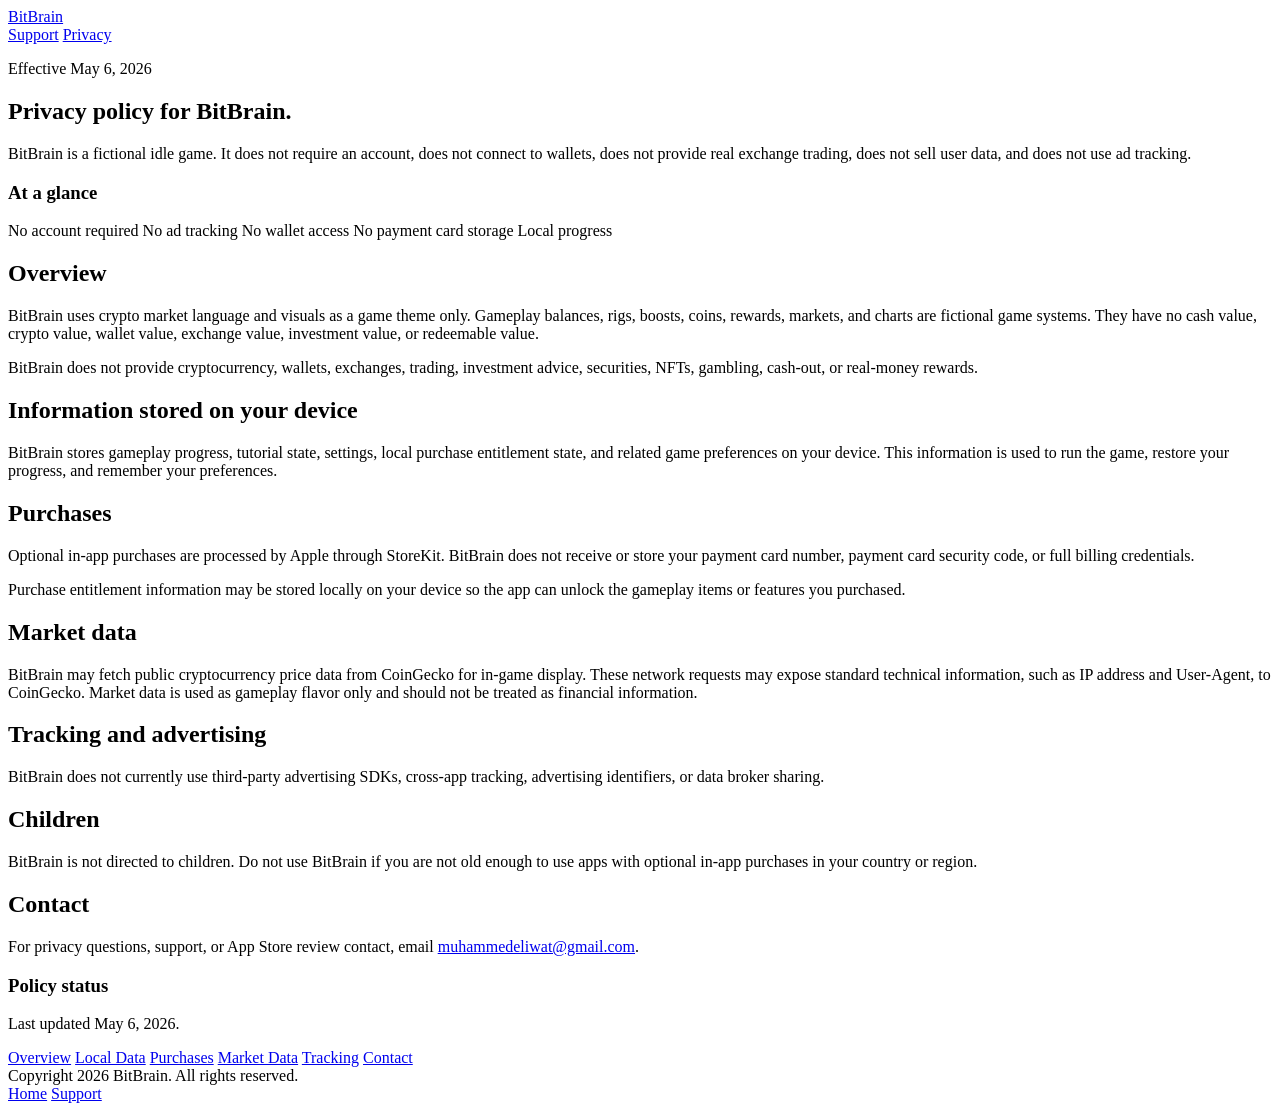
==== privacy.html @ 90b9c3f9 "Publish BitBrain privacy.html" ====
<!doctype html>
<html lang="en">
  <head>
    <meta charset="utf-8">
    <meta name="viewport" content="width=device-width, initial-scale=1">
    <meta name="description" content="Privacy Policy for BitBrain, a fictional crypto idle tycoon game for iPhone.">
    <title>BitBrain Privacy Policy</title>
    <link rel="icon" href="favicon.svg" type="image/svg+xml">
    <link rel="stylesheet" href="styles.css">
  </head>
  <body>
    <div class="site-shell">
      <header class="topbar">
        <a class="brand" href="index.html" aria-label="BitBrain home">
          <span class="brand-mark" aria-hidden="true"></span>
          <span>BitBrain</span>
        </a>
        <nav class="nav" aria-label="Primary">
          <a href="support.html">Support</a>
          <a href="privacy.html" aria-current="page">Privacy</a>
        </nav>
      </header>

      <main>
        <section class="hero">
          <div class="hero-grid">
            <div class="hero-copy">
              <p class="eyebrow">Effective May 6, 2026</p>
              <h1>Privacy policy for BitBrain.</h1>
              <p>BitBrain is a fictional idle game. It does not require an account, does not connect to wallets, does not provide real exchange trading, does not sell user data, and does not use ad tracking.</p>
            </div>

            <aside class="card">
              <h3>At a glance</h3>
              <div class="pill-list" aria-label="Privacy highlights">
                <span class="pill">No account required</span>
                <span class="pill">No ad tracking</span>
                <span class="pill">No wallet access</span>
                <span class="pill">No payment card storage</span>
                <span class="pill">Local progress</span>
              </div>
            </aside>
          </div>
        </section>

        <section class="section legal-content">
          <article class="article">
            <section id="overview" class="card">
              <h2>Overview</h2>
              <p>BitBrain uses crypto market language and visuals as a game theme only. Gameplay balances, rigs, boosts, coins, rewards, markets, and charts are fictional game systems. They have no cash value, crypto value, wallet value, exchange value, investment value, or redeemable value.</p>
              <p>BitBrain does not provide cryptocurrency, wallets, exchanges, trading, investment advice, securities, NFTs, gambling, cash-out, or real-money rewards.</p>
            </section>

            <section id="local-data" class="card">
              <h2>Information stored on your device</h2>
              <p>BitBrain stores gameplay progress, tutorial state, settings, local purchase entitlement state, and related game preferences on your device. This information is used to run the game, restore your progress, and remember your preferences.</p>
            </section>

            <section id="purchases" class="card">
              <h2>Purchases</h2>
              <p>Optional in-app purchases are processed by Apple through StoreKit. BitBrain does not receive or store your payment card number, payment card security code, or full billing credentials.</p>
              <p>Purchase entitlement information may be stored locally on your device so the app can unlock the gameplay items or features you purchased.</p>
            </section>

            <section id="market-data" class="card">
              <h2>Market data</h2>
              <p>BitBrain may fetch public cryptocurrency price data from CoinGecko for in-game display. These network requests may expose standard technical information, such as IP address and User-Agent, to CoinGecko. Market data is used as gameplay flavor only and should not be treated as financial information.</p>
            </section>

            <section id="tracking" class="card">
              <h2>Tracking and advertising</h2>
              <p>BitBrain does not currently use third-party advertising SDKs, cross-app tracking, advertising identifiers, or data broker sharing.</p>
            </section>

            <section id="children" class="card">
              <h2>Children</h2>
              <p>BitBrain is not directed to children. Do not use BitBrain if you are not old enough to use apps with optional in-app purchases in your country or region.</p>
            </section>

            <section id="contact" class="card">
              <h2>Contact</h2>
              <p>For privacy questions, support, or App Store review contact, email <a href="mailto:muhammedeliwat@gmail.com">muhammedeliwat@gmail.com</a>.</p>
            </section>
          </article>

          <aside class="side-panel">
            <div class="card notice">
              <h3>Policy status</h3>
              <p>Last updated <span class="accent-number">May 6, 2026</span>.</p>
            </div>
            <nav class="card" aria-label="Privacy sections">
              <div class="pill-list">
                <a class="pill" href="#overview">Overview</a>
                <a class="pill" href="#local-data">Local Data</a>
                <a class="pill" href="#purchases">Purchases</a>
                <a class="pill" href="#market-data">Market Data</a>
                <a class="pill" href="#tracking">Tracking</a>
                <a class="pill" href="#contact">Contact</a>
              </div>
            </nav>
          </aside>
        </section>
      </main>

      <footer class="footer">
        <div class="footer-inner">
          <span>Copyright 2026 BitBrain. All rights reserved.</span>
          <nav aria-label="Footer">
            <a href="index.html">Home</a>
            <a href="support.html">Support</a>
          </nav>
        </div>
      </footer>
    </div>
  </body>
</html>
  </body>
</html>
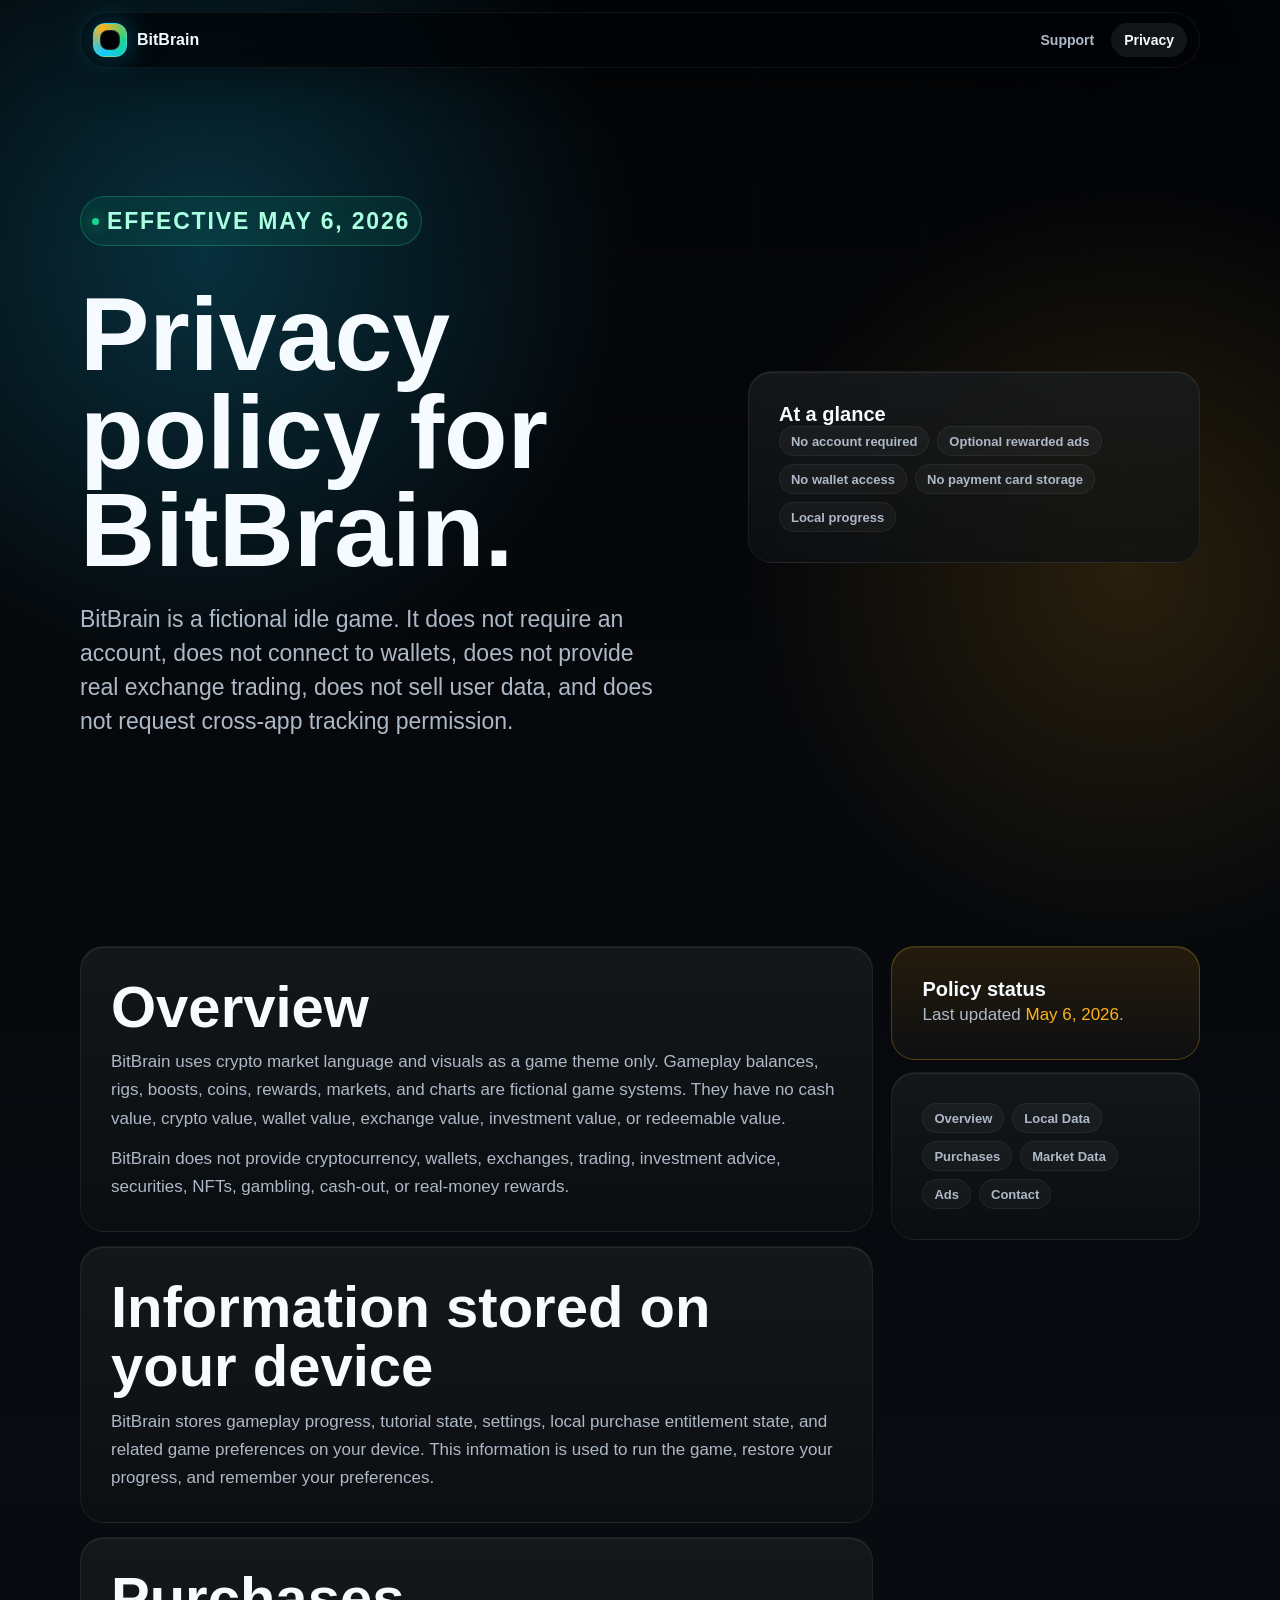
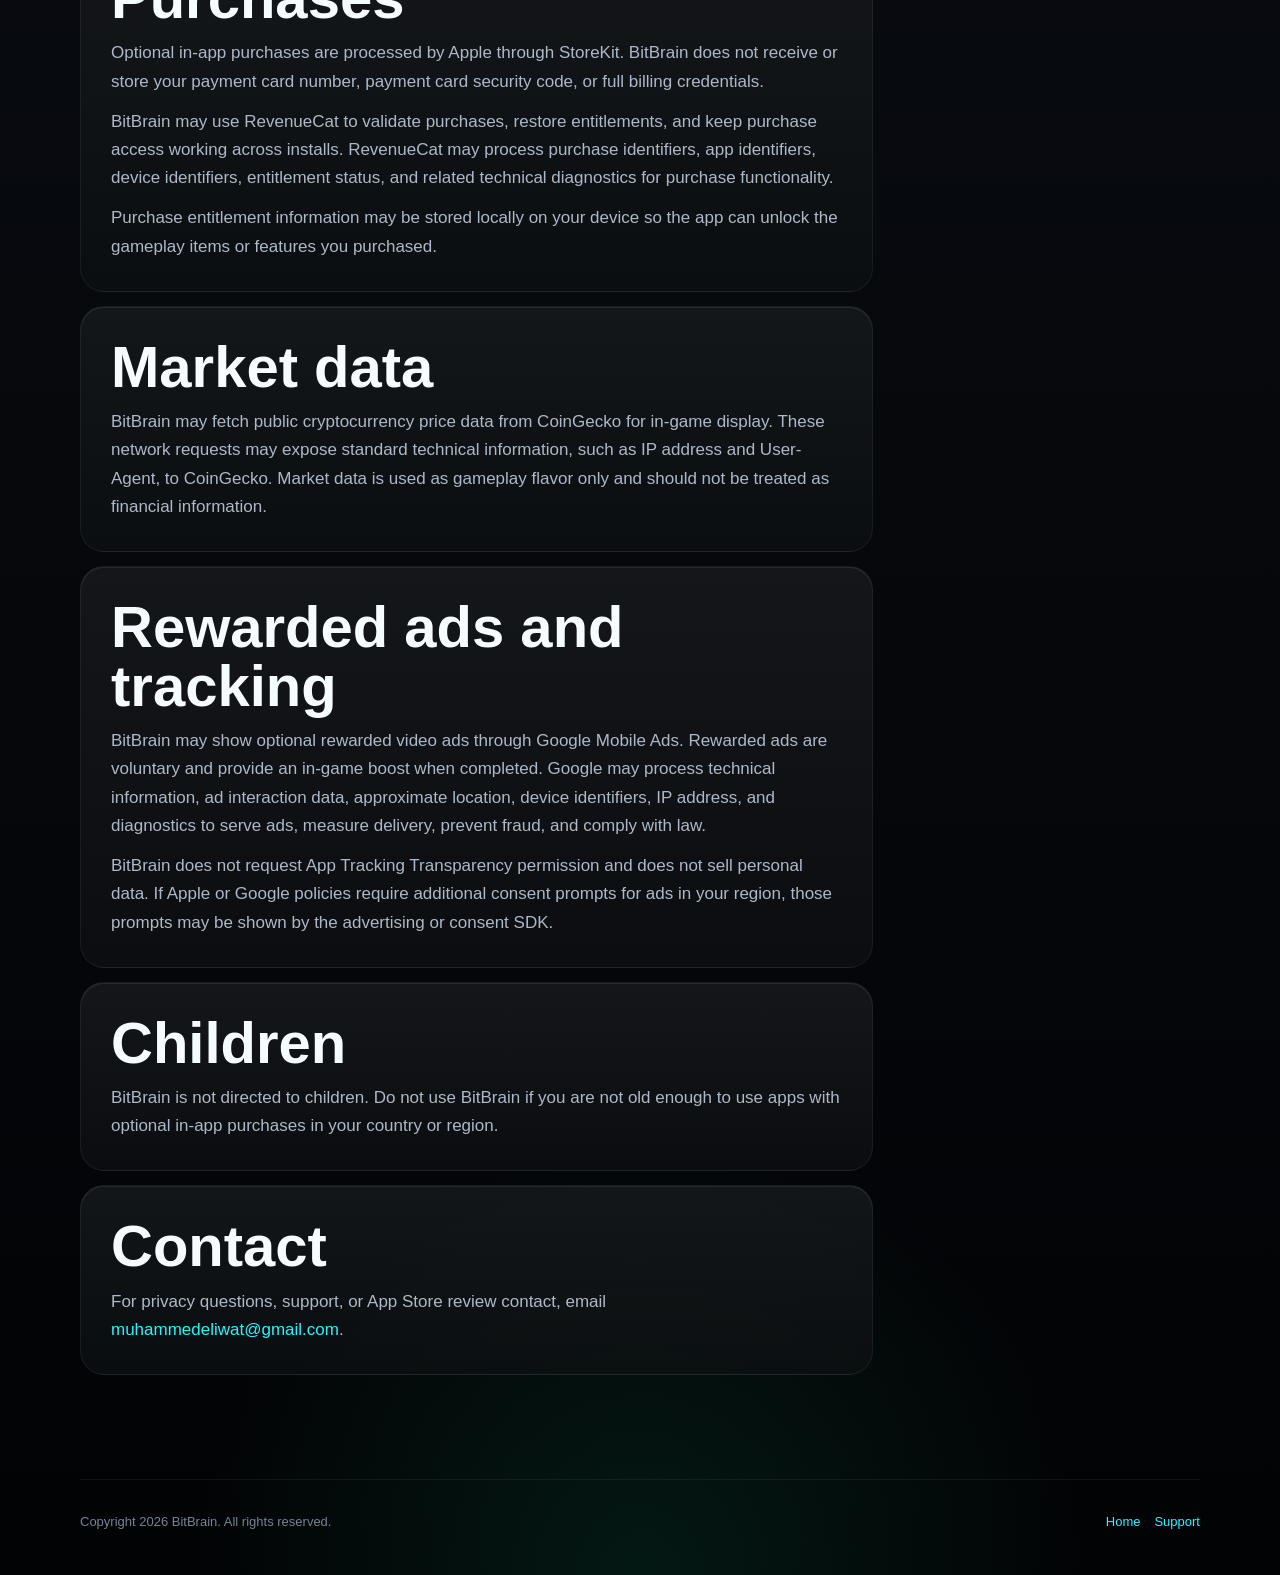
==== commit d42bbe91: "Update privacy.html for ads and RevenueCat disclosures" ====
--- a/privacy.html
+++ b/privacy.html
@@ -27,14 +27,14 @@
             <div class="hero-copy">
               <p class="eyebrow">Effective May 6, 2026</p>
               <h1>Privacy policy for BitBrain.</h1>
-              <p>BitBrain is a fictional idle game. It does not require an account, does not connect to wallets, does not provide real exchange trading, does not sell user data, and does not use ad tracking.</p>
+              <p>BitBrain is a fictional idle game. It does not require an account, does not connect to wallets, does not provide real exchange trading, does not sell user data, and does not request cross-app tracking permission.</p>
             </div>
 
             <aside class="card">
               <h3>At a glance</h3>
               <div class="pill-list" aria-label="Privacy highlights">
                 <span class="pill">No account required</span>
-                <span class="pill">No ad tracking</span>
+                <span class="pill">Optional rewarded ads</span>
                 <span class="pill">No wallet access</span>
                 <span class="pill">No payment card storage</span>
                 <span class="pill">Local progress</span>
@@ -59,6 +59,7 @@
             <section id="purchases" class="card">
               <h2>Purchases</h2>
               <p>Optional in-app purchases are processed by Apple through StoreKit. BitBrain does not receive or store your payment card number, payment card security code, or full billing credentials.</p>
+              <p>BitBrain may use RevenueCat to validate purchases, restore entitlements, and keep purchase access working across installs. RevenueCat may process purchase identifiers, app identifiers, device identifiers, entitlement status, and related technical diagnostics for purchase functionality.</p>
               <p>Purchase entitlement information may be stored locally on your device so the app can unlock the gameplay items or features you purchased.</p>
             </section>
 
@@ -68,8 +69,9 @@
             </section>
 
             <section id="tracking" class="card">
-              <h2>Tracking and advertising</h2>
-              <p>BitBrain does not currently use third-party advertising SDKs, cross-app tracking, advertising identifiers, or data broker sharing.</p>
+              <h2>Rewarded ads and tracking</h2>
+              <p>BitBrain may show optional rewarded video ads through Google Mobile Ads. Rewarded ads are voluntary and provide an in-game boost when completed. Google may process technical information, ad interaction data, approximate location, device identifiers, IP address, and diagnostics to serve ads, measure delivery, prevent fraud, and comply with law.</p>
+              <p>BitBrain does not request App Tracking Transparency permission and does not sell personal data. If Apple or Google policies require additional consent prompts for ads in your region, those prompts may be shown by the advertising or consent SDK.</p>
             </section>
 
             <section id="children" class="card">
@@ -94,7 +96,7 @@
                 <a class="pill" href="#local-data">Local Data</a>
                 <a class="pill" href="#purchases">Purchases</a>
                 <a class="pill" href="#market-data">Market Data</a>
-                <a class="pill" href="#tracking">Tracking</a>
+                <a class="pill" href="#tracking">Ads</a>
                 <a class="pill" href="#contact">Contact</a>
               </div>
             </nav>
@@ -114,5 +116,3 @@
     </div>
   </body>
 </html>
-  </body>
-</html>
--- a/styles.css
+++ b/styles.css
@@ -0,0 +1,568 @@
+:root {
+  color-scheme: dark;
+  --bg: #020305;
+  --bg-2: #070a0f;
+  --panel: rgba(255, 255, 255, 0.045);
+  --panel-strong: rgba(255, 255, 255, 0.075);
+  --line: rgba(255, 255, 255, 0.1);
+  --line-soft: rgba(255, 255, 255, 0.06);
+  --text: #f6fbff;
+  --muted: #aeb9c7;
+  --soft: #778394;
+  --cyan: #14c8ff;
+  --cyan-2: #28f3ff;
+  --gold: #ffb21a;
+  --green: #18d68f;
+  --danger: #ff5470;
+  --radius: 24px;
+  --radius-sm: 14px;
+  --shadow: 0 24px 80px rgba(0, 0, 0, 0.52);
+  font-family: ui-sans-serif, -apple-system, BlinkMacSystemFont, "SF Pro Display", "SF Pro Text", "Segoe UI", sans-serif;
+}
+
+* {
+  box-sizing: border-box;
+}
+
+html {
+  scroll-behavior: smooth;
+}
+
+body {
+  margin: 0;
+  min-height: 100vh;
+  background:
+    radial-gradient(circle at 16% 8%, rgba(20, 200, 255, 0.22), transparent 27rem),
+    radial-gradient(circle at 88% 18%, rgba(255, 178, 26, 0.14), transparent 24rem),
+    radial-gradient(circle at 50% 100%, rgba(24, 214, 143, 0.1), transparent 28rem),
+    linear-gradient(180deg, #030406 0%, #080b10 46%, #020305 100%);
+  color: var(--text);
+  overflow-x: hidden;
+}
+
+body::before {
+  content: "";
+  position: fixed;
+  inset: 0;
+  pointer-events: none;
+  background:
+    linear-gradient(90deg, transparent 0 48%, rgba(20, 200, 255, 0.09) 49%, transparent 50% 100%),
+    linear-gradient(0deg, transparent 0 48%, rgba(255, 178, 26, 0.06) 49%, transparent 50% 100%);
+  background-size: 168px 168px;
+  mask-image: radial-gradient(circle at 50% 20%, #000 0%, transparent 62%);
+  opacity: 0.38;
+}
+
+a {
+  color: var(--cyan-2);
+  text-decoration: none;
+}
+
+a:hover {
+  color: #ffffff;
+}
+
+.site-shell {
+  position: relative;
+  width: min(1120px, calc(100% - 32px));
+  margin: 0 auto;
+}
+
+.topbar {
+  position: sticky;
+  top: 12px;
+  z-index: 20;
+  display: flex;
+  align-items: center;
+  justify-content: space-between;
+  gap: 16px;
+  margin: 12px auto 0;
+  padding: 10px 12px;
+  border: 1px solid var(--line-soft);
+  border-radius: 999px;
+  background: rgba(2, 3, 5, 0.72);
+  box-shadow: 0 12px 40px rgba(0, 0, 0, 0.34);
+  backdrop-filter: blur(22px) saturate(180%);
+}
+
+.brand {
+  display: inline-flex;
+  align-items: center;
+  gap: 10px;
+  color: var(--text);
+  font-weight: 760;
+  letter-spacing: 0;
+}
+
+.brand-mark {
+  width: 34px;
+  height: 34px;
+  border: 1px solid rgba(40, 243, 255, 0.5);
+  border-radius: 12px;
+  background:
+    radial-gradient(circle at 50% 50%, rgba(40, 243, 255, 0.98) 0 2px, transparent 3px),
+    conic-gradient(from 210deg, var(--cyan), var(--gold), var(--green), var(--cyan));
+  box-shadow: 0 0 28px rgba(20, 200, 255, 0.36);
+  position: relative;
+}
+
+.brand-mark::after {
+  content: "";
+  position: absolute;
+  inset: 6px;
+  border-radius: 8px;
+  background: #020305;
+  border: 1px solid rgba(255, 255, 255, 0.16);
+}
+
+.nav {
+  display: flex;
+  align-items: center;
+  gap: 4px;
+}
+
+.nav a {
+  color: var(--muted);
+  font-size: 14px;
+  font-weight: 620;
+  padding: 9px 13px;
+  border-radius: 999px;
+}
+
+.nav a[aria-current="page"],
+.nav a:hover {
+  color: var(--text);
+  background: rgba(255, 255, 255, 0.07);
+}
+
+.hero {
+  min-height: clamp(560px, 86vh, 820px);
+  display: grid;
+  align-items: center;
+  padding: 76px 0 52px;
+}
+
+.hero-grid {
+  display: grid;
+  grid-template-columns: minmax(0, 1.02fr) minmax(340px, 0.78fr);
+  gap: clamp(28px, 6vw, 84px);
+  align-items: center;
+}
+
+.eyebrow {
+  display: inline-flex;
+  align-items: center;
+  gap: 8px;
+  width: fit-content;
+  margin: 0 0 18px;
+  padding: 7px 11px;
+  border: 1px solid rgba(24, 214, 143, 0.3);
+  border-radius: 999px;
+  background: rgba(24, 214, 143, 0.08);
+  color: #a9ffe0;
+  font-size: 12px;
+  font-weight: 760;
+  text-transform: uppercase;
+  letter-spacing: 0.08em;
+}
+
+.eyebrow::before {
+  content: "";
+  width: 7px;
+  height: 7px;
+  border-radius: 99px;
+  background: var(--green);
+  box-shadow: 0 0 16px var(--green);
+}
+
+h1,
+h2,
+h3 {
+  margin: 0;
+  letter-spacing: 0;
+}
+
+h1 {
+  max-width: 840px;
+  font-size: clamp(52px, 9vw, 104px);
+  line-height: 0.94;
+  font-weight: 820;
+}
+
+h2 {
+  font-size: clamp(34px, 5vw, 58px);
+  line-height: 1.02;
+  font-weight: 780;
+}
+
+h3 {
+  font-size: 20px;
+  line-height: 1.2;
+  font-weight: 720;
+}
+
+p {
+  margin: 0;
+  color: var(--muted);
+  font-size: 17px;
+  line-height: 1.66;
+}
+
+.hero-copy {
+  display: grid;
+  gap: 22px;
+}
+
+.hero-copy > p {
+  max-width: 700px;
+  font-size: clamp(18px, 2.3vw, 23px);
+  line-height: 1.48;
+}
+
+.actions {
+  display: flex;
+  flex-wrap: wrap;
+  gap: 12px;
+  margin-top: 10px;
+}
+
+.button {
+  display: inline-flex;
+  min-height: 46px;
+  align-items: center;
+  justify-content: center;
+  gap: 8px;
+  padding: 0 18px;
+  border: 1px solid rgba(255, 255, 255, 0.12);
+  border-radius: 999px;
+  color: var(--text);
+  background: rgba(255, 255, 255, 0.055);
+  font-weight: 720;
+  box-shadow: inset 0 1px 0 rgba(255, 255, 255, 0.1);
+}
+
+.button.primary {
+  border-color: rgba(40, 243, 255, 0.45);
+  background: linear-gradient(180deg, rgba(40, 243, 255, 0.98), rgba(0, 110, 255, 0.86));
+  color: #001018;
+  box-shadow: 0 18px 46px rgba(20, 200, 255, 0.28);
+}
+
+.button.gold {
+  border-color: rgba(255, 178, 26, 0.44);
+  background: rgba(255, 178, 26, 0.1);
+  color: #ffd990;
+}
+
+.device-card {
+  position: relative;
+  min-height: 520px;
+  border: 1px solid var(--line);
+  border-radius: 38px;
+  background:
+    linear-gradient(180deg, rgba(255, 255, 255, 0.09), rgba(255, 255, 255, 0.025)),
+    rgba(5, 8, 13, 0.82);
+  box-shadow: var(--shadow), inset 0 1px 0 rgba(255, 255, 255, 0.12);
+  overflow: hidden;
+}
+
+.device-card::before {
+  content: "";
+  position: absolute;
+  inset: -35% -25% auto;
+  height: 68%;
+  background: radial-gradient(circle, rgba(20, 200, 255, 0.32), transparent 62%);
+  filter: blur(2px);
+}
+
+.orb {
+  position: absolute;
+  left: 50%;
+  top: 42%;
+  width: min(66vw, 290px);
+  aspect-ratio: 1;
+  transform: translate(-50%, -50%);
+  border-radius: 50%;
+  background:
+    radial-gradient(circle at 50% 50%, rgba(255, 255, 255, 0.92) 0 2px, transparent 3px),
+    radial-gradient(circle at 50% 48%, rgba(40, 243, 255, 0.5), transparent 34%),
+    repeating-conic-gradient(from 18deg, rgba(20, 200, 255, 0.95) 0 3deg, rgba(255, 178, 26, 0.95) 3deg 5deg, transparent 5deg 12deg),
+    radial-gradient(circle, #0c1822 0 48%, rgba(20, 200, 255, 0.08) 49% 62%, transparent 63%);
+  box-shadow:
+    0 0 0 1px rgba(40, 243, 255, 0.22),
+    0 0 58px rgba(20, 200, 255, 0.4),
+    inset 0 0 60px rgba(0, 0, 0, 0.7);
+}
+
+.orb::before,
+.orb::after {
+  content: "";
+  position: absolute;
+  inset: 17%;
+  border-radius: 50%;
+  border: 1px solid rgba(255, 178, 26, 0.5);
+  transform: rotate(-18deg);
+}
+
+.orb::after {
+  inset: 30%;
+  border-color: rgba(24, 214, 143, 0.38);
+  transform: rotate(28deg);
+}
+
+.stat-stack {
+  position: absolute;
+  inset: auto 18px 18px;
+  display: grid;
+  grid-template-columns: repeat(3, 1fr);
+  gap: 10px;
+}
+
+.stat {
+  min-height: 86px;
+  padding: 13px;
+  border: 1px solid var(--line-soft);
+  border-radius: 18px;
+  background: rgba(0, 0, 0, 0.34);
+  backdrop-filter: blur(16px);
+}
+
+.stat span {
+  display: block;
+  color: var(--soft);
+  font-size: 11px;
+  font-weight: 760;
+  text-transform: uppercase;
+  letter-spacing: 0.08em;
+}
+
+.stat strong {
+  display: block;
+  margin-top: 8px;
+  font-size: 20px;
+  color: var(--text);
+}
+
+.section {
+  padding: clamp(54px, 9vw, 104px) 0;
+}
+
+.section-head {
+  display: grid;
+  gap: 16px;
+  max-width: 780px;
+  margin-bottom: 28px;
+}
+
+.grid {
+  display: grid;
+  grid-template-columns: repeat(3, minmax(0, 1fr));
+  gap: 14px;
+}
+
+.grid.two {
+  grid-template-columns: repeat(2, minmax(0, 1fr));
+}
+
+.card {
+  border: 1px solid var(--line-soft);
+  border-radius: var(--radius);
+  background:
+    linear-gradient(180deg, rgba(255, 255, 255, 0.062), rgba(255, 255, 255, 0.026)),
+    rgba(5, 7, 11, 0.72);
+  box-shadow: inset 0 1px 0 rgba(255, 255, 255, 0.08);
+  padding: clamp(20px, 3vw, 30px);
+}
+
+.card.feature {
+  min-height: 230px;
+  display: grid;
+  align-content: space-between;
+  gap: 22px;
+}
+
+.icon {
+  width: 42px;
+  height: 42px;
+  display: grid;
+  place-items: center;
+  border-radius: 15px;
+  border: 1px solid rgba(40, 243, 255, 0.25);
+  background:
+    radial-gradient(circle at 50% 30%, rgba(40, 243, 255, 0.32), transparent 52%),
+    rgba(20, 200, 255, 0.08);
+  color: var(--cyan-2);
+  font-weight: 860;
+}
+
+.legal-content {
+  display: grid;
+  grid-template-columns: minmax(0, 0.72fr) minmax(280px, 0.28fr);
+  gap: 18px;
+  align-items: start;
+}
+
+.article {
+  display: grid;
+  gap: 14px;
+}
+
+.article section {
+  scroll-margin-top: 92px;
+}
+
+.article .card {
+  display: grid;
+  gap: 12px;
+}
+
+.article ul,
+.support-list {
+  display: grid;
+  gap: 10px;
+  padding-left: 20px;
+  margin: 0;
+  color: var(--muted);
+  line-height: 1.62;
+}
+
+.side-panel {
+  position: sticky;
+  top: 92px;
+  display: grid;
+  gap: 12px;
+}
+
+.pill-list {
+  display: flex;
+  flex-wrap: wrap;
+  gap: 8px;
+}
+
+.pill {
+  display: inline-flex;
+  align-items: center;
+  min-height: 30px;
+  padding: 0 11px;
+  border: 1px solid var(--line-soft);
+  border-radius: 999px;
+  color: var(--muted);
+  background: rgba(255, 255, 255, 0.035);
+  font-size: 13px;
+  font-weight: 650;
+}
+
+.accent-number {
+  color: var(--gold);
+  font-variant-numeric: tabular-nums;
+}
+
+.notice {
+  border-color: rgba(255, 178, 26, 0.26);
+  background:
+    linear-gradient(180deg, rgba(255, 178, 26, 0.12), rgba(255, 255, 255, 0.03)),
+    rgba(7, 8, 11, 0.8);
+}
+
+.danger {
+  border-color: rgba(255, 84, 112, 0.3);
+}
+
+.contact-band {
+  display: grid;
+  grid-template-columns: minmax(0, 1fr) auto;
+  gap: 18px;
+  align-items: center;
+  margin: 28px 0 0;
+  padding: clamp(22px, 4vw, 34px);
+  border: 1px solid rgba(40, 243, 255, 0.2);
+  border-radius: 30px;
+  background:
+    radial-gradient(circle at 18% 0%, rgba(20, 200, 255, 0.2), transparent 28rem),
+    radial-gradient(circle at 90% 90%, rgba(255, 178, 26, 0.14), transparent 22rem),
+    rgba(255, 255, 255, 0.045);
+}
+
+.footer {
+  padding: 34px 0 46px;
+  color: var(--soft);
+  font-size: 13px;
+  border-top: 1px solid var(--line-soft);
+}
+
+.footer-inner {
+  display: flex;
+  flex-wrap: wrap;
+  justify-content: space-between;
+  gap: 12px;
+}
+
+.footer nav {
+  display: flex;
+  flex-wrap: wrap;
+  gap: 14px;
+}
+
+@media (max-width: 860px) {
+  .hero {
+    min-height: auto;
+    padding-top: 52px;
+  }
+
+  .hero-grid,
+  .legal-content,
+  .grid.two,
+  .contact-band {
+    grid-template-columns: 1fr;
+  }
+
+  .grid {
+    grid-template-columns: 1fr;
+  }
+
+  .device-card {
+    min-height: 440px;
+  }
+
+  .side-panel {
+    position: static;
+  }
+}
+
+@media (max-width: 620px) {
+  .site-shell {
+    width: min(100% - 22px, 1120px);
+  }
+
+  .topbar {
+    align-items: flex-start;
+    border-radius: 24px;
+    padding: 12px;
+  }
+
+  .nav {
+    justify-content: flex-end;
+    flex-wrap: wrap;
+  }
+
+  .nav a {
+    padding: 8px 10px;
+    font-size: 13px;
+  }
+
+  h1 {
+    font-size: clamp(44px, 15vw, 72px);
+  }
+
+  .stat-stack {
+    grid-template-columns: 1fr;
+  }
+
+  .stat {
+    min-height: 64px;
+  }
+
+  .device-card {
+    min-height: 560px;
+  }
+}
